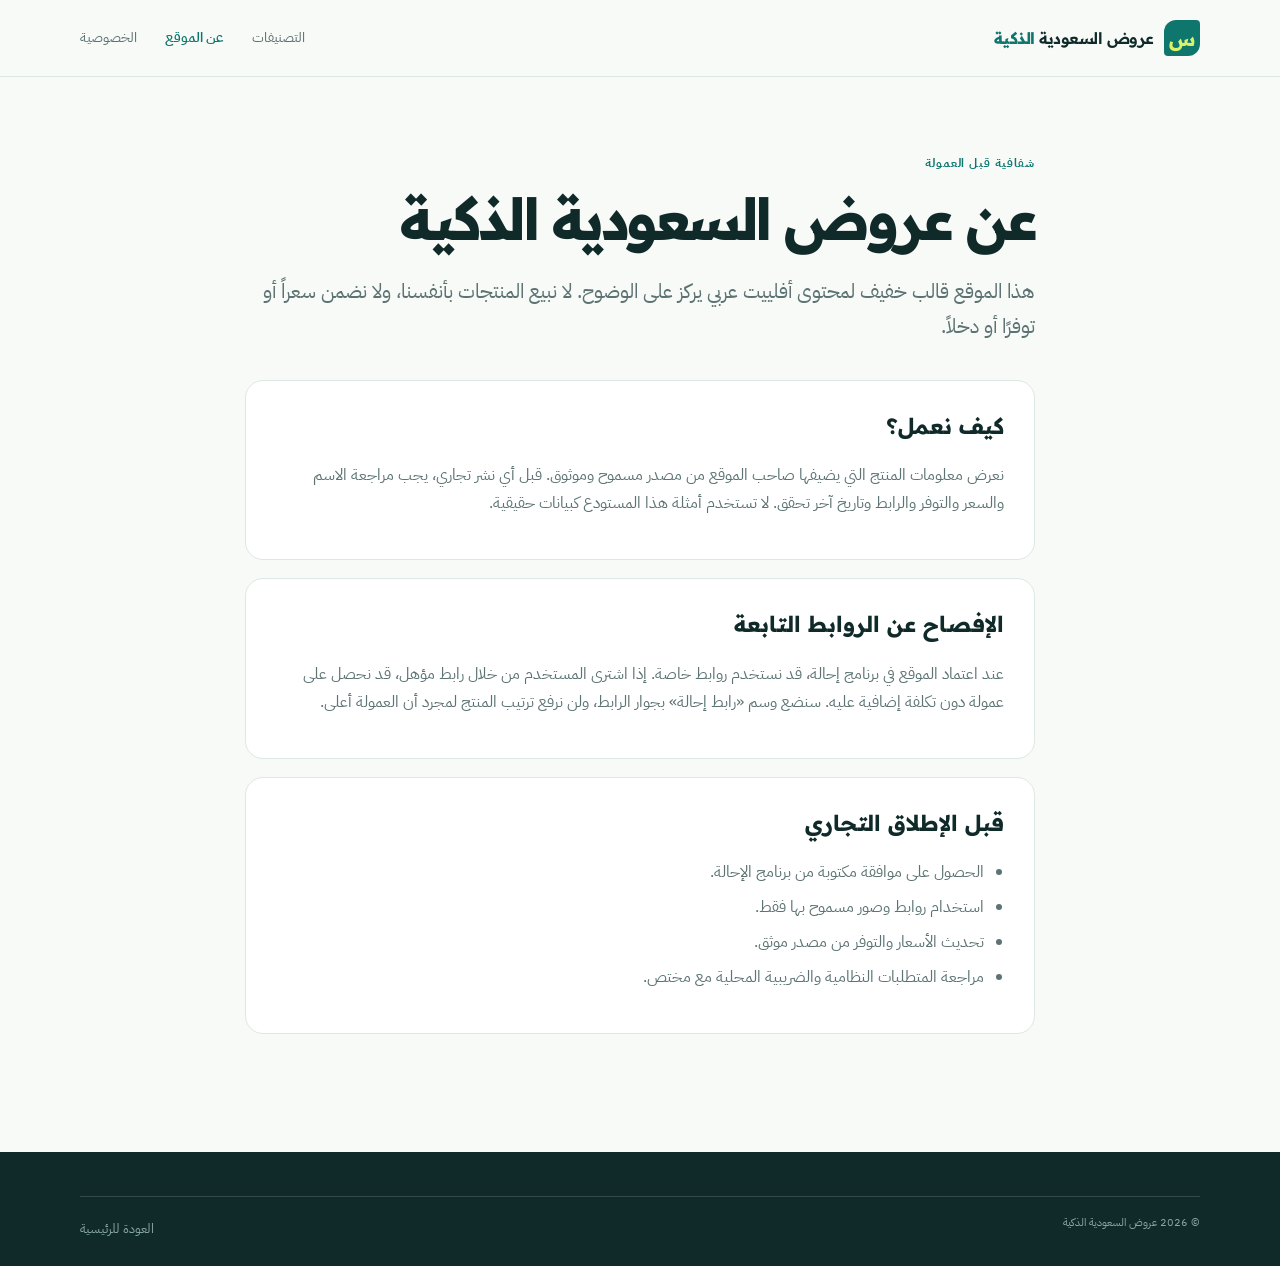
==== about.html @ 72a5e9ee "Build Saudi Smart Deals affiliate site starter" ====
<!doctype html><html lang="ar" dir="rtl"><head><meta charset="utf-8"><meta name="viewport" content="width=device-width, initial-scale=1"><title>عن الموقع والإفصاح | عروض السعودية الذكية</title><meta name="description" content="تعرف على طريقة عمل عروض السعودية الذكية وإفصاح الروابط التابعة."><link rel="stylesheet" href="assets/css/styles.css"></head><body><header class="site-header"><div class="container nav-wrap"><a class="brand" href="index.html"><span class="brand-mark">س</span><span>عروض السعودية <b>الذكية</b></span></a><nav><a href="index.html#categories">التصنيفات</a><a class="active" href="about.html">عن الموقع</a><a href="privacy.html">الخصوصية</a></nav><button class="menu-button" aria-label="فتح القائمة">☰</button></div></header><main class="content-page"><div class="container narrow"><p class="eyebrow">شفافية قبل العمولة</p><h1>عن عروض السعودية الذكية</h1><p class="lead">هذا الموقع قالب خفيف لمحتوى أفلييت عربي يركز على الوضوح. لا نبيع المنتجات بأنفسنا، ولا نضمن سعراً أو توفرًا أو دخلاً.</p><div class="info-card"><h2>كيف نعمل؟</h2><p>نعرض معلومات المنتج التي يضيفها صاحب الموقع من مصدر مسموح وموثوق. قبل أي نشر تجاري، يجب مراجعة الاسم والسعر والتوفر والرابط وتاريخ آخر تحقق. لا تستخدم أمثلة هذا المستودع كبيانات حقيقية.</p></div><div id="disclosure" class="info-card"><h2>الإفصاح عن الروابط التابعة</h2><p>عند اعتماد الموقع في برنامج إحالة، قد نستخدم روابط خاصة. إذا اشترى المستخدم من خلال رابط مؤهل، قد نحصل على عمولة دون تكلفة إضافية عليه. سنضع وسم «رابط إحالة» بجوار الرابط، ولن نرفع ترتيب المنتج لمجرد أن العمولة أعلى.</p></div><div class="info-card"><h2>قبل الإطلاق التجاري</h2><ul class="check-list"><li>الحصول على موافقة مكتوبة من برنامج الإحالة.</li><li>استخدام روابط وصور مسموح بها فقط.</li><li>تحديث الأسعار والتوفر من مصدر موثق.</li><li>مراجعة المتطلبات النظامية والضريبية المحلية مع مختص.</li></ul></div></div></main><footer class="site-footer"><div class="container footer-bottom"><span>© 2026 عروض السعودية الذكية</span><a href="index.html">العودة للرئيسية</a></div></footer><script src="assets/js/app.js" defer></script></body></html>
---- assets/css/styles.css ----
@import url('https://fonts.googleapis.com/css2?family=IBM+Plex+Sans+Arabic:wght@400;500;600;700&family=Readex+Pro:wght@400;600;700&display=swap');
:root{--ink:#102a2a;--muted:#5d7373;--paper:#f7faf7;--white:#fff;--teal:#0f766e;--teal-dark:#075e58;--lime:#d8f36a;--line:#dce8e4;--soft:#e9f3ee;--shadow:0 18px 50px rgba(16,42,42,.08)}*{box-sizing:border-box}html{scroll-behavior:smooth}body{margin:0;background:var(--paper);color:var(--ink);font-family:'IBM Plex Sans Arabic',Tahoma,sans-serif;line-height:1.75}a{color:inherit;text-decoration:none}.container{width:min(1120px,calc(100% - 40px));margin-inline:auto}.site-header{background:rgba(247,250,247,.92);border-bottom:1px solid var(--line);position:sticky;top:0;z-index:10;backdrop-filter:blur(12px)}.nav-wrap{height:76px;display:flex;align-items:center;justify-content:space-between;gap:24px}.brand{display:flex;align-items:center;gap:10px;font-family:'Readex Pro',sans-serif;font-weight:600;letter-spacing:-.03em}.brand b{color:var(--teal)}.brand-mark{display:grid;place-items:center;width:36px;height:36px;border-radius:12px 4px 12px 4px;background:var(--teal);color:var(--lime);font-weight:700;font-size:20px}nav{display:flex;gap:28px;color:var(--muted);font-size:14px}nav a:hover,nav a.active{color:var(--teal);font-weight:600}.menu-button{display:none;border:0;background:transparent;font-size:24px;color:var(--teal)}.hero{padding:80px 0 72px;background:radial-gradient(circle at 8% 20%,#dff5dd,transparent 28%),linear-gradient(120deg,#f7faf7 0%,#e9f4ee 100%)}.hero-grid{display:grid;grid-template-columns:1.15fr .85fr;gap:80px;align-items:center}.eyebrow{margin:0 0 10px;color:var(--teal);font-size:12px;font-weight:700;letter-spacing:.08em}.hero h1,.content-page h1{font-family:'Readex Pro',sans-serif;font-size:clamp(38px,6vw,70px);line-height:1.2;letter-spacing:-.06em;margin:0 0 20px}.hero h1 span{color:var(--teal);position:relative}.hero h1 span:after{content:'';position:absolute;bottom:-7px;right:0;width:72%;height:7px;background:var(--lime);z-index:-1;border-radius:20px}.hero-copy{font-size:18px;color:var(--muted);max-width:590px;margin:0 0 28px}.hero-actions{display:flex;gap:12px;align-items:center}.button{padding:12px 22px;border-radius:13px;font-weight:600;font-size:14px}.button.primary{background:var(--teal);color:white;box-shadow:0 8px 20px rgba(15,118,110,.2)}.button.primary:hover{background:var(--teal-dark)}.button.ghost{border:1px solid var(--line);background:white}.hero-card{background:var(--teal);color:white;border-radius:28px;padding:34px;box-shadow:var(--shadow);transform:rotate(-2deg)}.hero-card p{color:#c9e6df;margin:8px 0 26px}.hero-icon{display:block;color:var(--lime);font-size:56px;line-height:1;margin-bottom:22px}.hero-card strong{font-family:'Readex Pro';font-size:22px}.mini-stats{display:flex;gap:28px;border-top:1px solid rgba(255,255,255,.2);padding-top:20px;color:#c9e6df;font-size:12px}.mini-stats b{display:block;color:var(--lime);font-size:18px}.trust-strip{background:var(--teal-dark);color:#d9efea}.trust-items{display:flex;justify-content:space-between;gap:20px;padding:14px 0;font-size:13px}.section{padding:76px 0}.products-section{padding-top:24px}.section-heading{display:flex;align-items:end;justify-content:space-between;margin-bottom:28px}.section-heading h2{font-family:'Readex Pro';font-size:34px;letter-spacing:-.04em;margin:0}.text-link{color:var(--teal);font-size:13px;font-weight:600}.category-grid{display:grid;grid-template-columns:repeat(4,1fr);gap:16px}.category-card{background:white;border:1px solid var(--line);border-radius:20px;padding:24px;min-height:140px;transition:transform .2s,box-shadow .2s}.category-card:hover{transform:translateY(-4px);box-shadow:var(--shadow)}.category-card .cat-icon{font-size:28px;color:var(--teal);display:block;margin-bottom:10px}.category-card strong{font-size:17px}.category-card small{display:block;color:var(--muted);font-size:12px;margin-top:5px}.filters{display:flex;gap:12px;margin-bottom:24px}.filters label{position:relative}.search-box{flex:1;display:flex;align-items:center;background:white;border:1px solid var(--line);border-radius:12px;padding:0 15px;color:var(--teal)}.search-box input{border:0;outline:0;padding:13px 10px;width:100%;font:inherit;font-size:14px;background:transparent}select{border:1px solid var(--line);background:white;border-radius:12px;padding:13px 30px 13px 14px;font:inherit;color:var(--ink);min-width:150px}.product-grid{display:grid;grid-template-columns:repeat(3,1fr);gap:18px}.product-card{background:white;border:1px solid var(--line);border-radius:20px;overflow:hidden;display:flex;flex-direction:column}.product-visual{height:160px;background:linear-gradient(135deg,#d9efe7,#f6e9bc);display:grid;place-items:center;position:relative}.product-visual .visual-icon{font-size:48px;color:var(--teal)}.demo-tag{position:absolute;top:12px;right:12px;padding:4px 9px;border-radius:20px;background:#fff3c4;color:#755b00;font-size:10px;font-weight:700}.product-body{padding:19px;display:flex;flex-direction:column;flex:1}.product-category{font-size:11px;color:var(--teal);font-weight:700}.product-title{font-family:'Readex Pro';font-size:18px;margin:5px 0}.product-description{color:var(--muted);font-size:13px;margin:0 0 14px}.product-meta{display:flex;justify-content:space-between;align-items:center;margin-top:auto;padding-top:12px;border-top:1px solid var(--line)}.price{font-weight:700}.price small{display:block;color:var(--muted);font-size:10px;font-weight:400}.product-link{color:var(--teal);font-size:13px;font-weight:700}.result-count{color:var(--muted);font-size:13px}.empty-state{text-align:center;padding:50px;background:white;border:1px dashed var(--line);border-radius:20px}.disclosure-band{background:#eef6d8;padding:24px 0}.disclosure{display:flex;align-items:center;gap:16px}.disclosure-icon{display:grid;place-items:center;border:1px solid var(--teal);border-radius:50%;width:28px;height:28px;color:var(--teal);font-weight:700}.disclosure p{margin:2px 0 0;color:#4d6550;font-size:13px}.disclosure a{margin-right:auto;color:var(--teal);font-size:13px;font-weight:700;white-space:nowrap}.site-footer{background:#102a2a;color:#c9ddda;padding:44px 0 20px}.footer-grid{display:grid;grid-template-columns:1.3fr .7fr 1fr;gap:50px;padding-bottom:35px}.footer-brand{color:white}.site-footer strong{color:var(--lime);display:block;margin-bottom:10px}.site-footer a:not(.brand){display:block;margin:5px 0;font-size:13px}.site-footer p{font-size:13px;color:#9db8b4}.small-note{max-width:280px}.footer-bottom{border-top:1px solid rgba(255,255,255,.15);padding-top:16px;display:flex;justify-content:space-between;font-size:11px;color:#87a7a1}.content-page{padding:76px 0 100px}.narrow{max-width:790px}.content-page h1{font-size:clamp(38px,5vw,58px)}.lead{font-size:20px;color:var(--muted);margin-bottom:36px}.info-card{background:white;border:1px solid var(--line);border-radius:18px;padding:26px 30px;margin:18px 0}.info-card h2{font-family:'Readex Pro';font-size:22px;margin:0 0 10px}.info-card p{color:var(--muted)}.check-list{padding-right:20px;color:var(--muted)}.check-list li{margin:7px 0}.placeholder{background:#fff8dc;border-radius:9px;padding:8px 12px;color:#735f10!important}.sr-only{position:absolute;width:1px;height:1px;padding:0;margin:-1px;overflow:hidden;clip:rect(0,0,0,0);white-space:nowrap;border:0}@media(max-width:800px){.container{width:min(100% - 28px,640px)}nav{display:none}.menu-button{display:block}.hero{padding:54px 0}.hero-grid{grid-template-columns:1fr;gap:38px}.hero-card{transform:none}.trust-items{display:grid;grid-template-columns:1fr 1fr;gap:8px;font-size:11px}.category-grid{grid-template-columns:1fr 1fr}.product-grid{grid-template-columns:1fr 1fr}.filters{flex-wrap:wrap}.search-box{flex-basis:100%}.filters label:not(.search-box){flex:1}select{width:100%;min-width:0}.footer-grid{grid-template-columns:1fr;gap:24px}.disclosure{align-items:flex-start}.disclosure a{margin-top:6px}.footer-bottom{gap:10px;flex-wrap:wrap}}@media(max-width:480px){.category-grid,.product-grid{grid-template-columns:1fr}.section{padding:54px 0}.section-heading{align-items:start;gap:8px;flex-direction:column}.hero h1{font-size:43px}.hero-copy{font-size:16px}.product-visual{height:130px}}
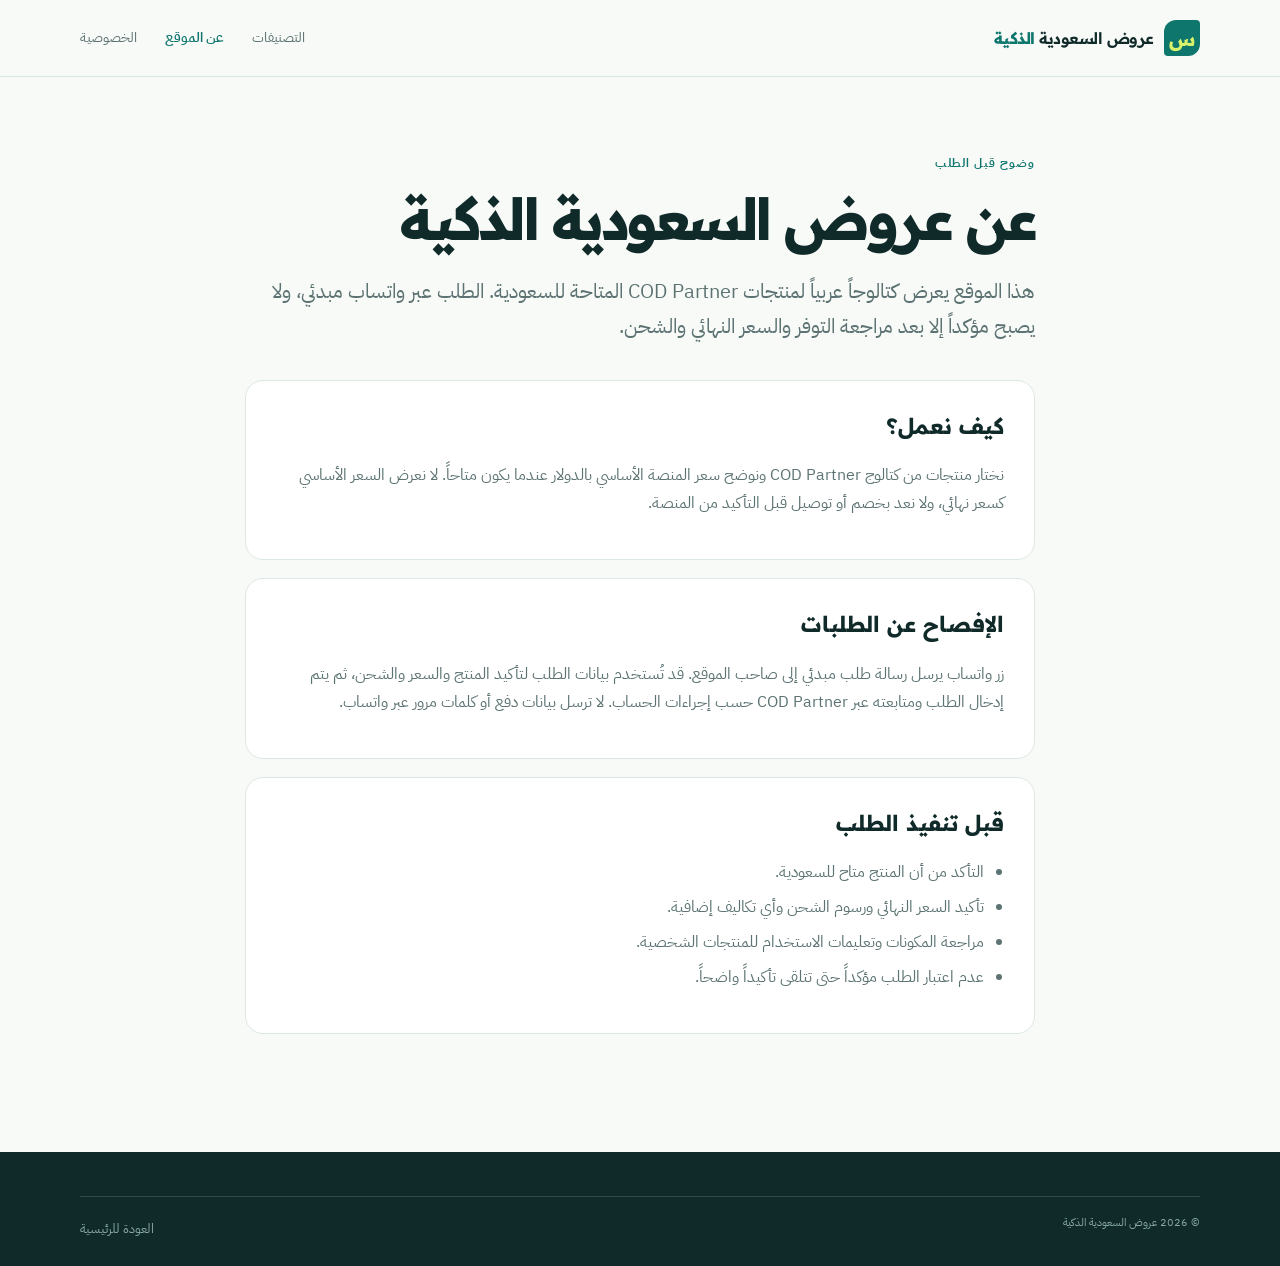
==== commit c9512171: "Switch catalog to COD Partner with WhatsApp orders" ====
--- a/about.html
+++ b/about.html
@@ -1 +1 @@
-<!doctype html><html lang="ar" dir="rtl"><head><meta charset="utf-8"><meta name="viewport" content="width=device-width, initial-scale=1"><title>عن الموقع والإفصاح | عروض السعودية الذكية</title><meta name="description" content="تعرف على طريقة عمل عروض السعودية الذكية وإفصاح الروابط التابعة."><link rel="stylesheet" href="assets/css/styles.css"></head><body><header class="site-header"><div class="container nav-wrap"><a class="brand" href="index.html"><span class="brand-mark">س</span><span>عروض السعودية <b>الذكية</b></span></a><nav><a href="index.html#categories">التصنيفات</a><a class="active" href="about.html">عن الموقع</a><a href="privacy.html">الخصوصية</a></nav><button class="menu-button" aria-label="فتح القائمة">☰</button></div></header><main class="content-page"><div class="container narrow"><p class="eyebrow">شفافية قبل العمولة</p><h1>عن عروض السعودية الذكية</h1><p class="lead">هذا الموقع قالب خفيف لمحتوى أفلييت عربي يركز على الوضوح. لا نبيع المنتجات بأنفسنا، ولا نضمن سعراً أو توفرًا أو دخلاً.</p><div class="info-card"><h2>كيف نعمل؟</h2><p>نعرض معلومات المنتج التي يضيفها صاحب الموقع من مصدر مسموح وموثوق. قبل أي نشر تجاري، يجب مراجعة الاسم والسعر والتوفر والرابط وتاريخ آخر تحقق. لا تستخدم أمثلة هذا المستودع كبيانات حقيقية.</p></div><div id="disclosure" class="info-card"><h2>الإفصاح عن الروابط التابعة</h2><p>عند اعتماد الموقع في برنامج إحالة، قد نستخدم روابط خاصة. إذا اشترى المستخدم من خلال رابط مؤهل، قد نحصل على عمولة دون تكلفة إضافية عليه. سنضع وسم «رابط إحالة» بجوار الرابط، ولن نرفع ترتيب المنتج لمجرد أن العمولة أعلى.</p></div><div class="info-card"><h2>قبل الإطلاق التجاري</h2><ul class="check-list"><li>الحصول على موافقة مكتوبة من برنامج الإحالة.</li><li>استخدام روابط وصور مسموح بها فقط.</li><li>تحديث الأسعار والتوفر من مصدر موثق.</li><li>مراجعة المتطلبات النظامية والضريبية المحلية مع مختص.</li></ul></div></div></main><footer class="site-footer"><div class="container footer-bottom"><span>© 2026 عروض السعودية الذكية</span><a href="index.html">العودة للرئيسية</a></div></footer><script src="assets/js/app.js" defer></script></body></html>+<!doctype html><html lang="ar" dir="rtl"><head><meta charset="utf-8"><meta name="viewport" content="width=device-width, initial-scale=1"><title>عن الموقع والإفصاح | عروض السعودية الذكية</title><meta name="description" content="تعرف على طريقة عمل عروض السعودية الذكية ومصدر منتجات COD Partner وإفصاح الطلبات. "><link rel="stylesheet" href="assets/css/styles.css"></head><body><header class="site-header"><div class="container nav-wrap"><a class="brand" href="index.html"><span class="brand-mark">س</span><span>عروض السعودية <b>الذكية</b></span></a><nav><a href="index.html#categories">التصنيفات</a><a class="active" href="about.html">عن الموقع</a><a href="privacy.html">الخصوصية</a></nav><button class="menu-button" aria-label="فتح القائمة">☰</button></div></header><main class="content-page"><div class="container narrow"><p class="eyebrow">وضوح قبل الطلب</p><h1>عن عروض السعودية الذكية</h1><p class="lead">هذا الموقع يعرض كتالوجاً عربياً لمنتجات COD Partner المتاحة للسعودية. الطلب عبر واتساب مبدئي، ولا يصبح مؤكداً إلا بعد مراجعة التوفر والسعر النهائي والشحن.</p><div class="info-card"><h2>كيف نعمل؟</h2><p>نختار منتجات من كتالوج COD Partner ونوضح سعر المنصة الأساسي بالدولار عندما يكون متاحاً. لا نعرض السعر الأساسي كسعر نهائي، ولا نعد بخصم أو توصيل قبل التأكيد من المنصة.</p></div><div id="disclosure" class="info-card"><h2>الإفصاح عن الطلبات</h2><p>زر واتساب يرسل رسالة طلب مبدئي إلى صاحب الموقع. قد تُستخدم بيانات الطلب لتأكيد المنتج والسعر والشحن، ثم يتم إدخال الطلب ومتابعته عبر COD Partner حسب إجراءات الحساب. لا ترسل بيانات دفع أو كلمات مرور عبر واتساب.</p></div><div class="info-card"><h2>قبل تنفيذ الطلب</h2><ul class="check-list"><li>التأكد من أن المنتج متاح للسعودية.</li><li>تأكيد السعر النهائي ورسوم الشحن وأي تكاليف إضافية.</li><li>مراجعة المكونات وتعليمات الاستخدام للمنتجات الشخصية.</li><li>عدم اعتبار الطلب مؤكداً حتى تتلقى تأكيداً واضحاً.</li></ul></div></div></main><footer class="site-footer"><div class="container footer-bottom"><span>© 2026 عروض السعودية الذكية</span><a href="index.html">العودة للرئيسية</a></div></footer><script src="assets/js/app.js" defer></script></body></html>
--- a/assets/css/styles.css
+++ b/assets/css/styles.css
@@ -1,2 +1,3 @@
 @import url('https://fonts.googleapis.com/css2?family=IBM+Plex+Sans+Arabic:wght@400;500;600;700&family=Readex+Pro:wght@400;600;700&display=swap');
 :root{--ink:#102a2a;--muted:#5d7373;--paper:#f7faf7;--white:#fff;--teal:#0f766e;--teal-dark:#075e58;--lime:#d8f36a;--line:#dce8e4;--soft:#e9f3ee;--shadow:0 18px 50px rgba(16,42,42,.08)}*{box-sizing:border-box}html{scroll-behavior:smooth}body{margin:0;background:var(--paper);color:var(--ink);font-family:'IBM Plex Sans Arabic',Tahoma,sans-serif;line-height:1.75}a{color:inherit;text-decoration:none}.container{width:min(1120px,calc(100% - 40px));margin-inline:auto}.site-header{background:rgba(247,250,247,.92);border-bottom:1px solid var(--line);position:sticky;top:0;z-index:10;backdrop-filter:blur(12px)}.nav-wrap{height:76px;display:flex;align-items:center;justify-content:space-between;gap:24px}.brand{display:flex;align-items:center;gap:10px;font-family:'Readex Pro',sans-serif;font-weight:600;letter-spacing:-.03em}.brand b{color:var(--teal)}.brand-mark{display:grid;place-items:center;width:36px;height:36px;border-radius:12px 4px 12px 4px;background:var(--teal);color:var(--lime);font-weight:700;font-size:20px}nav{display:flex;gap:28px;color:var(--muted);font-size:14px}nav a:hover,nav a.active{color:var(--teal);font-weight:600}.menu-button{display:none;border:0;background:transparent;font-size:24px;color:var(--teal)}.hero{padding:80px 0 72px;background:radial-gradient(circle at 8% 20%,#dff5dd,transparent 28%),linear-gradient(120deg,#f7faf7 0%,#e9f4ee 100%)}.hero-grid{display:grid;grid-template-columns:1.15fr .85fr;gap:80px;align-items:center}.eyebrow{margin:0 0 10px;color:var(--teal);font-size:12px;font-weight:700;letter-spacing:.08em}.hero h1,.content-page h1{font-family:'Readex Pro',sans-serif;font-size:clamp(38px,6vw,70px);line-height:1.2;letter-spacing:-.06em;margin:0 0 20px}.hero h1 span{color:var(--teal);position:relative}.hero h1 span:after{content:'';position:absolute;bottom:-7px;right:0;width:72%;height:7px;background:var(--lime);z-index:-1;border-radius:20px}.hero-copy{font-size:18px;color:var(--muted);max-width:590px;margin:0 0 28px}.hero-actions{display:flex;gap:12px;align-items:center}.button{padding:12px 22px;border-radius:13px;font-weight:600;font-size:14px}.button.primary{background:var(--teal);color:white;box-shadow:0 8px 20px rgba(15,118,110,.2)}.button.primary:hover{background:var(--teal-dark)}.button.ghost{border:1px solid var(--line);background:white}.hero-card{background:var(--teal);color:white;border-radius:28px;padding:34px;box-shadow:var(--shadow);transform:rotate(-2deg)}.hero-card p{color:#c9e6df;margin:8px 0 26px}.hero-icon{display:block;color:var(--lime);font-size:56px;line-height:1;margin-bottom:22px}.hero-card strong{font-family:'Readex Pro';font-size:22px}.mini-stats{display:flex;gap:28px;border-top:1px solid rgba(255,255,255,.2);padding-top:20px;color:#c9e6df;font-size:12px}.mini-stats b{display:block;color:var(--lime);font-size:18px}.trust-strip{background:var(--teal-dark);color:#d9efea}.trust-items{display:flex;justify-content:space-between;gap:20px;padding:14px 0;font-size:13px}.section{padding:76px 0}.products-section{padding-top:24px}.section-heading{display:flex;align-items:end;justify-content:space-between;margin-bottom:28px}.section-heading h2{font-family:'Readex Pro';font-size:34px;letter-spacing:-.04em;margin:0}.text-link{color:var(--teal);font-size:13px;font-weight:600}.category-grid{display:grid;grid-template-columns:repeat(4,1fr);gap:16px}.category-card{background:white;border:1px solid var(--line);border-radius:20px;padding:24px;min-height:140px;transition:transform .2s,box-shadow .2s}.category-card:hover{transform:translateY(-4px);box-shadow:var(--shadow)}.category-card .cat-icon{font-size:28px;color:var(--teal);display:block;margin-bottom:10px}.category-card strong{font-size:17px}.category-card small{display:block;color:var(--muted);font-size:12px;margin-top:5px}.filters{display:flex;gap:12px;margin-bottom:24px}.filters label{position:relative}.search-box{flex:1;display:flex;align-items:center;background:white;border:1px solid var(--line);border-radius:12px;padding:0 15px;color:var(--teal)}.search-box input{border:0;outline:0;padding:13px 10px;width:100%;font:inherit;font-size:14px;background:transparent}select{border:1px solid var(--line);background:white;border-radius:12px;padding:13px 30px 13px 14px;font:inherit;color:var(--ink);min-width:150px}.product-grid{display:grid;grid-template-columns:repeat(3,1fr);gap:18px}.product-card{background:white;border:1px solid var(--line);border-radius:20px;overflow:hidden;display:flex;flex-direction:column}.product-visual{height:160px;background:linear-gradient(135deg,#d9efe7,#f6e9bc);display:grid;place-items:center;position:relative}.product-visual .visual-icon{font-size:48px;color:var(--teal)}.demo-tag{position:absolute;top:12px;right:12px;padding:4px 9px;border-radius:20px;background:#fff3c4;color:#755b00;font-size:10px;font-weight:700}.product-body{padding:19px;display:flex;flex-direction:column;flex:1}.product-category{font-size:11px;color:var(--teal);font-weight:700}.product-title{font-family:'Readex Pro';font-size:18px;margin:5px 0}.product-description{color:var(--muted);font-size:13px;margin:0 0 14px}.product-meta{display:flex;justify-content:space-between;align-items:center;margin-top:auto;padding-top:12px;border-top:1px solid var(--line)}.price{font-weight:700}.price small{display:block;color:var(--muted);font-size:10px;font-weight:400}.product-link{color:var(--teal);font-size:13px;font-weight:700}.result-count{color:var(--muted);font-size:13px}.empty-state{text-align:center;padding:50px;background:white;border:1px dashed var(--line);border-radius:20px}.disclosure-band{background:#eef6d8;padding:24px 0}.disclosure{display:flex;align-items:center;gap:16px}.disclosure-icon{display:grid;place-items:center;border:1px solid var(--teal);border-radius:50%;width:28px;height:28px;color:var(--teal);font-weight:700}.disclosure p{margin:2px 0 0;color:#4d6550;font-size:13px}.disclosure a{margin-right:auto;color:var(--teal);font-size:13px;font-weight:700;white-space:nowrap}.site-footer{background:#102a2a;color:#c9ddda;padding:44px 0 20px}.footer-grid{display:grid;grid-template-columns:1.3fr .7fr 1fr;gap:50px;padding-bottom:35px}.footer-brand{color:white}.site-footer strong{color:var(--lime);display:block;margin-bottom:10px}.site-footer a:not(.brand){display:block;margin:5px 0;font-size:13px}.site-footer p{font-size:13px;color:#9db8b4}.small-note{max-width:280px}.footer-bottom{border-top:1px solid rgba(255,255,255,.15);padding-top:16px;display:flex;justify-content:space-between;font-size:11px;color:#87a7a1}.content-page{padding:76px 0 100px}.narrow{max-width:790px}.content-page h1{font-size:clamp(38px,5vw,58px)}.lead{font-size:20px;color:var(--muted);margin-bottom:36px}.info-card{background:white;border:1px solid var(--line);border-radius:18px;padding:26px 30px;margin:18px 0}.info-card h2{font-family:'Readex Pro';font-size:22px;margin:0 0 10px}.info-card p{color:var(--muted)}.check-list{padding-right:20px;color:var(--muted)}.check-list li{margin:7px 0}.placeholder{background:#fff8dc;border-radius:9px;padding:8px 12px;color:#735f10!important}.sr-only{position:absolute;width:1px;height:1px;padding:0;margin:-1px;overflow:hidden;clip:rect(0,0,0,0);white-space:nowrap;border:0}@media(max-width:800px){.container{width:min(100% - 28px,640px)}nav{display:none}.menu-button{display:block}.hero{padding:54px 0}.hero-grid{grid-template-columns:1fr;gap:38px}.hero-card{transform:none}.trust-items{display:grid;grid-template-columns:1fr 1fr;gap:8px;font-size:11px}.category-grid{grid-template-columns:1fr 1fr}.product-grid{grid-template-columns:1fr 1fr}.filters{flex-wrap:wrap}.search-box{flex-basis:100%}.filters label:not(.search-box){flex:1}select{width:100%;min-width:0}.footer-grid{grid-template-columns:1fr;gap:24px}.disclosure{align-items:flex-start}.disclosure a{margin-top:6px}.footer-bottom{gap:10px;flex-wrap:wrap}}@media(max-width:480px){.category-grid,.product-grid{grid-template-columns:1fr}.section{padding:54px 0}.section-heading{align-items:start;gap:8px;flex-direction:column}.hero h1{font-size:43px}.hero-copy{font-size:16px}.product-visual{height:130px}}
+.product-image{width:100%;height:100%;object-fit:cover;display:block}.review-tag,.live-tag{position:absolute;top:12px;right:12px;padding:4px 9px;border-radius:20px;font-size:10px;font-weight:700}.review-tag{background:#fff3c4;color:#755b00}.live-tag{background:#d9f6e7;color:#11613d}.product-link{white-space:nowrap}.product-link:hover{text-decoration:underline}
